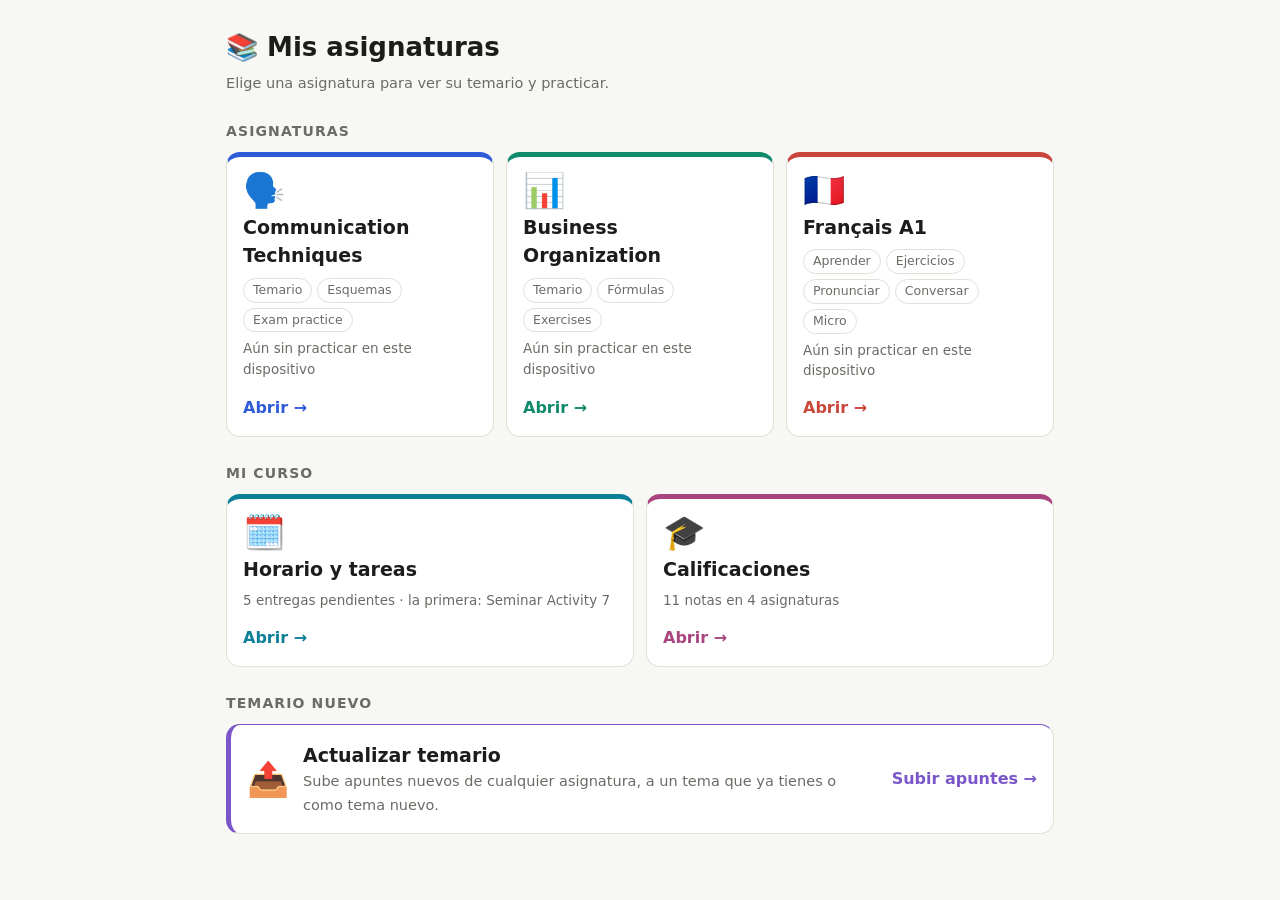
==== index.html @ 7027db7b "Nuevos apartados: Horario y tareas, y Calificaciones (datos de AulaESCI)" ====
<!DOCTYPE html>
<html lang="es"><head><meta charset="utf-8">
<meta name="viewport" content="width=device-width, initial-scale=1, viewport-fit=cover">
<title>Mis asignaturas · Estudio</title>
<link rel="stylesheet" href="hub.css">
</head><body><main>
<h1>📚 Mis asignaturas</h1>
<p class="mut">Elige una asignatura para ver su temario y practicar.</p>

<h2>Asignaturas</h2>
<div class="grid" id="subs"></div>

<h2>Mi curso</h2>
<div class="grid">
  <a class="subj" href="agenda.html" style="--c:var(--c-age)">
    <span class="em">🗓️</span><span class="nm">Horario y tareas</span>
    <span class="pg" id="agpg">Entregas pendientes por prioridad</span><span class="go">Abrir →</span></a>
  <a class="subj" href="notas.html" style="--c:var(--c-not)">
    <span class="em">🎓</span><span class="nm">Calificaciones</span>
    <span class="pg" id="ntpg">Notas y media por asignatura</span><span class="go">Abrir →</span></a>
</div>

<h2>Temario nuevo</h2>
<a class="subj wide" href="actualizar.html" style="--c:var(--c-upd)">
  <span class="em">📤</span>
  <span><span class="nm">Actualizar temario</span><br><span class="mut">Sube apuntes nuevos de cualquier asignatura, a un tema que ya tienes o como tema nuevo.</span></span>
  <span class="go" id="updgo">Subir apuntes →</span>
</a>
</main>
<script src="temas.js"></script>
<script src="datos.js"></script>
<script>
try{const P=DATOS.tareas.filter(t=>t.estado==='pendiente'),nx=P[0];
  if(nx)document.getElementById('agpg').textContent=`${P.length} entrega${P.length>1?'s':''} pendiente${P.length>1?'s':''} · la primera: ${nx.t}`;
  document.getElementById('ntpg').textContent=`${DATOS.notas.reduce((n,a)=>n+a.items.length,0)} notas en ${DATOS.notas.length} asignaturas`}catch(e){}
</script>
<script>
const get=(k,d)=>{try{const v=localStorage.getItem(k);return v?JSON.parse(v):d}catch(e){return d}};
document.getElementById('subs').innerHTML=ASIG.map(a=>{
  const P=get(a.prog,{});let n=0,ok=0;Object.values(P).forEach(x=>{n+=x.n||0;ok+=x.ok||0});
  const pg=n?`${n} preguntas respondidas · ${Math.round(100*ok/n)}% de aciertos`:'Aún sin practicar en este dispositivo';
  return `<a class="subj" href="${a.pagina}" style="--c:${a.color}">
    <span class="em">${a.emoji}</span><span class="nm">${a.nombre}</span>
    <span class="tags">${a.secciones.map(s=>`<span class="tag">${s}</span>`).join('')}</span>
    <span class="pg">${pg}</span><span class="go">Abrir →</span></a>`}).join('');
const pend=get('hub-pend',[]).filter(x=>!x.sent).length;
if(pend)document.getElementById('updgo').textContent=`${pend} pendiente${pend>1?'s':''} de enviar →`;
</script>
</body></html>
---- hub.css ----
:root{--bg:#f7f7f4;--fg:#1c1c1a;--mut:#6b6b66;--card:#fff;--bd:#e2e0d8;--ac:#2f5bd8;--acs:rgba(47,91,216,.09);--ok:#1d8a4b;--oks:rgba(29,138,75,.1);--ko:#c0392b;--kos:rgba(192,57,43,.1);--tr:#9a6a00;--trs:rgba(242,194,0,.14);
--c-com:#2f5bd8;--c-bus:#0f8a6a;--c-fra:#c8473a;--c-upd:#7a56c9;--c-mat:#b06a00;--c-age:#0b7f96;--c-not:#a8457f;box-sizing:border-box;color-scheme:light;padding-top:env(safe-area-inset-top,0px);padding-bottom:env(safe-area-inset-bottom,0px)}
@media (prefers-color-scheme:dark){:root{--bg:#16171a;--fg:#ececea;--mut:#9a9a94;--card:#1f2024;--bd:#33343a;--ac:#7c9cff;--acs:rgba(124,156,255,.12);--ok:#4cc27f;--oks:rgba(76,194,127,.12);--ko:#ff7b6b;--kos:rgba(255,123,107,.12);--tr:#f2c94c;--trs:rgba(242,201,76,.1);
--c-com:#7c9cff;--c-bus:#4cc9a4;--c-fra:#ff8b7c;--c-upd:#b39bf0;--c-mat:#f0b254;--c-age:#5cc8dc;--c-not:#ec8cc4;color-scheme:dark}}
*,*::before,*::after{box-sizing:inherit}
body{margin:0;background:var(--bg);color:var(--fg);font:16px/1.5 system-ui,-apple-system,"Segoe UI",sans-serif}
main{max-width:860px;margin:0 auto;padding:20px 16px 40px}
h1{font-size:26px;margin:8px 0 2px;text-wrap:balance}
h2{font-size:14px;margin:26px 0 10px;color:var(--mut);text-transform:uppercase;letter-spacing:.08em;font-weight:700}
h3{font-size:17px;margin:0 0 6px}
p{margin:6px 0}
.mut{color:var(--mut);font-size:14.5px}.ok{color:var(--ok)}.ko{color:var(--ko)}
.home{display:inline-block;margin:2px 0 6px;color:var(--ac);text-decoration:none;font-size:14.5px;font-weight:600}
.home:hover{text-decoration:underline}

/* inicio */
.grid{display:grid;grid-template-columns:repeat(auto-fit,minmax(230px,1fr));gap:12px}
.subj{display:flex;flex-direction:column;gap:6px;background:var(--card);border:1px solid var(--bd);border-top:5px solid var(--c);border-radius:14px;padding:16px;color:inherit;text-decoration:none;transition:transform .12s,box-shadow .12s}
.subj:hover,.subj:focus-visible{transform:translateY(-2px);box-shadow:0 6px 18px rgba(0,0,0,.10);outline:none}
.subj .em{font-size:34px;line-height:1}
.subj .nm{font-size:19px;font-weight:700}
.subj .tags{display:flex;flex-wrap:wrap;gap:5px;margin-top:2px}
.tag{font-size:12.5px;padding:2px 9px;border-radius:99px;border:1px solid var(--bd);color:var(--mut);white-space:nowrap}
.subj .go{margin-top:auto;padding-top:10px;font-weight:700;color:var(--c)}
.subj .pg{font-size:13.5px;color:var(--mut)}
.wide{flex-direction:row;align-items:center;gap:14px;border-top-width:1px;border-left:5px solid var(--c)}
.wide .go{margin:0 0 0 auto;padding:0;white-space:nowrap}
@media (max-width:520px){.wide{flex-direction:column;align-items:flex-start}.wide .go{margin:6px 0 0}}

/* actualizar */
.card{background:var(--card);border:1px solid var(--bd);border-radius:12px;padding:14px 16px;margin:12px 0}
button{font:inherit;border:1px solid var(--bd);background:var(--card);color:var(--fg);padding:8px 14px;border-radius:10px;cursor:pointer}
button.pri{background:var(--ac);border-color:var(--ac);color:#fff;font-weight:600}
button.on{background:var(--c,var(--ac));border-color:var(--c,var(--ac));color:#fff;font-weight:600}
@media (prefers-color-scheme:dark){button.pri,button.on{color:#111}}
button:disabled{opacity:.55;cursor:default}
.row{display:flex;gap:8px;flex-wrap:wrap;margin:8px 0;align-items:center}
label.f{display:block;font-weight:600;margin:14px 0 4px}
select,input[type=text],textarea{font:inherit;width:100%;padding:10px;border-radius:10px;border:1px solid var(--bd);background:var(--card);color:var(--fg)}
textarea{min-height:110px;resize:vertical}
input[type=file]{font:inherit;max-width:100%}
.steps{margin:6px 0 0;padding-left:20px}.steps li{margin:3px 0}
.item{border-top:1px solid var(--bd);padding:10px 0}.item:first-child{border-top:0}
.item.sent{opacity:.6}
.warn{background:var(--trs);border-left:4px solid var(--tr);border-radius:6px;padding:6px 10px;font-size:14.5px;margin:6px 0}
/* agenda y notas */
.chip{display:inline-block;font-size:12.5px;padding:1px 9px;border-radius:99px;border:1px solid var(--c);color:var(--c);font-weight:600;white-space:nowrap}
.task{display:flex;gap:12px;background:var(--card);border:1px solid var(--bd);border-left:5px solid var(--c);border-radius:12px;padding:12px 14px;margin:10px 0}
.task .num{flex:none;width:30px;height:30px;border-radius:50%;background:var(--c);color:var(--card);font-weight:800;display:grid;place-items:center}
.task .tb{min-width:0;display:grid;gap:4px}.task .tt{font-size:17px;font-weight:700}
.due.late{color:var(--ko)}.due.soon{color:var(--tr)}
.done{opacity:.75}
.mid{color:var(--tr)}
.big{font-size:38px;font-weight:800;line-height:1.1;font-variant-numeric:tabular-nums}
table.nt,table.hor{border-collapse:collapse;width:100%}
.nt td{border-top:1px solid var(--bd);padding:7px 4px;vertical-align:top}.nt tr:first-child td{border-top:0}
.nt .num{text-align:right;font-weight:700;font-variant-numeric:tabular-nums;white-space:nowrap}
.nt .tot td{border-top:2px solid var(--fg);font-weight:700}
.hor th,.hor td{border:1px solid var(--bd);padding:6px 8px;font-size:14px;text-align:left;vertical-align:top}
.hor td[style]{border-left:4px solid var(--c)}
.good{background:var(--oks);border-left:4px solid var(--ok);border-radius:6px;padding:8px 10px;margin:8px 0}
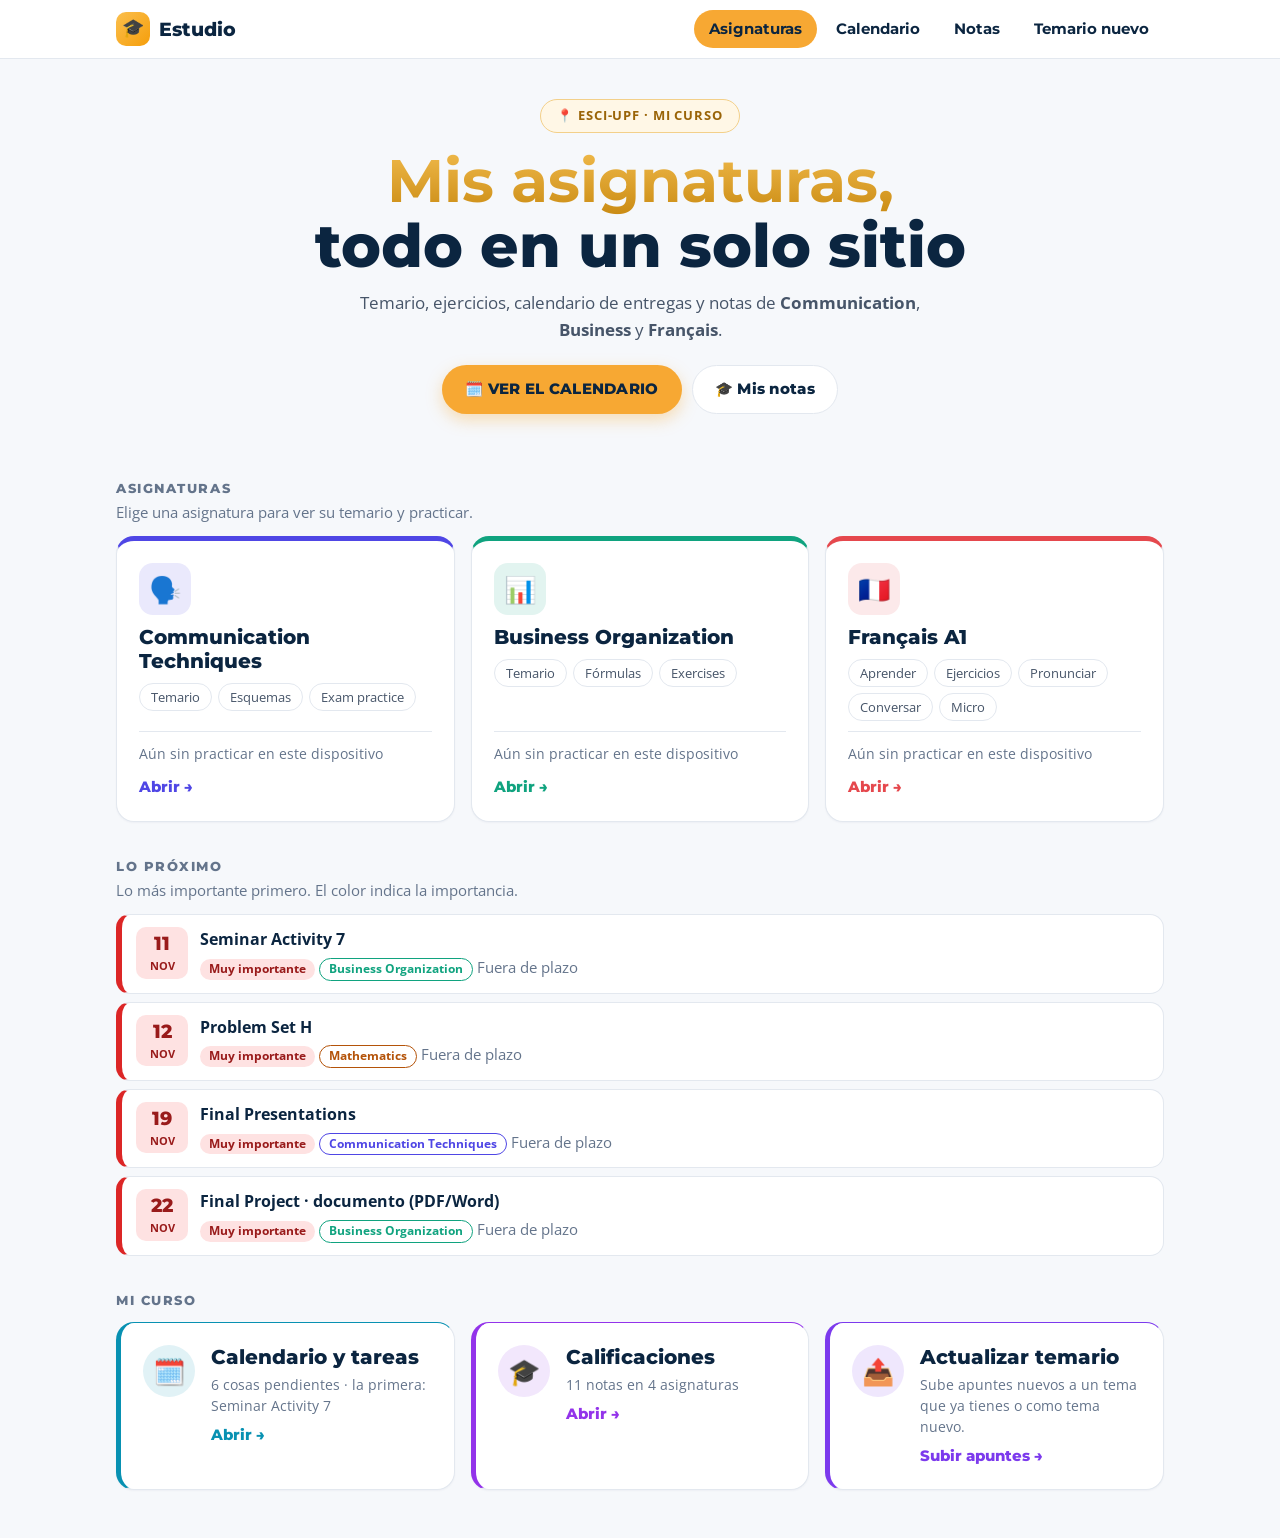
==== commit ff6f136b: "Portada en tono claro y calendario mensual editable con colores de importancia" ====
--- a/index.html
+++ b/index.html
@@ -2,48 +2,76 @@
 <html lang="es"><head><meta charset="utf-8">
 <meta name="viewport" content="width=device-width, initial-scale=1, viewport-fit=cover">
 <title>Mis asignaturas · Estudio</title>
-<link rel="stylesheet" href="hub.css">
-</head><body><main>
-<h1>📚 Mis asignaturas</h1>
+<link rel="preconnect" href="https://fonts.googleapis.com"><link rel="preconnect" href="https://fonts.gstatic.com" crossorigin>
+<link href="https://fonts.googleapis.com/css2?family=Montserrat:wght@700;800&family=Open+Sans:wght@400;600;700&display=swap" rel="stylesheet">
+<link rel="stylesheet" href="campus.css">
+</head><body>
+<header class="top"><div class="in">
+  <a class="brand" href="index.html"><i>🎓</i><span>Estudio</span></a>
+  <nav class="nav">
+    <a class="on" href="index.html">Asignaturas</a>
+    <a href="agenda.html">Calendario</a>
+    <a href="notas.html">Notas</a>
+    <a href="actualizar.html">Temario nuevo</a>
+  </nav>
+</div></header>
+
+<main>
+<section class="hero">
+  <span class="badge">📍 ESCI-UPF · Mi curso</span>
+  <h1><b>Mis asignaturas,</b><br>todo en un solo sitio</h1>
+  <p>Temario, ejercicios, calendario de entregas y notas de <strong>Communication</strong>, <strong>Business</strong> y <strong>Français</strong>.</p>
+  <div class="cta">
+    <a class="btn pri" href="agenda.html">🗓️ VER EL CALENDARIO</a>
+    <a class="btn sec" href="notas.html">🎓 Mis notas</a>
+  </div>
+</section>
+
+<h2 class="sec">Asignaturas</h2>
 <p class="mut">Elige una asignatura para ver su temario y practicar.</p>
-
-<h2>Asignaturas</h2>
 <div class="grid" id="subs"></div>
 
-<h2>Mi curso</h2>
+<h2 class="sec">Lo próximo</h2>
+<p class="mut">Lo más importante primero. El color indica la importancia.</p>
+<div class="next" id="next"></div>
+
+<h2 class="sec">Mi curso</h2>
 <div class="grid">
-  <a class="subj" href="agenda.html" style="--c:var(--c-age)">
-    <span class="em">🗓️</span><span class="nm">Horario y tareas</span>
-    <span class="pg" id="agpg">Entregas pendientes por prioridad</span><span class="go">Abrir →</span></a>
-  <a class="subj" href="notas.html" style="--c:var(--c-not)">
-    <span class="em">🎓</span><span class="nm">Calificaciones</span>
-    <span class="pg" id="ntpg">Notas y media por asignatura</span><span class="go">Abrir →</span></a>
+  <a class="subj side" href="agenda.html" style="--c:var(--c-age)">
+    <span class="ico">🗓️</span><span class="bd"><span class="nm">Calendario y tareas</span>
+    <span class="pg" id="agpg">Entregas y exámenes del mes</span><span class="go">Abrir →</span></span></a>
+  <a class="subj side" href="notas.html" style="--c:var(--c-not)">
+    <span class="ico">🎓</span><span class="bd"><span class="nm">Calificaciones</span>
+    <span class="pg" id="ntpg">Notas y media por asignatura</span><span class="go">Abrir →</span></span></a>
+  <a class="subj side" href="actualizar.html" style="--c:var(--c-upd)">
+    <span class="ico">📤</span><span class="bd"><span class="nm">Actualizar temario</span>
+    <span class="pg">Sube apuntes nuevos a un tema que ya tienes o como tema nuevo.</span><span class="go" id="updgo">Subir apuntes →</span></span></a>
 </div>
+</main>
 
-<h2>Temario nuevo</h2>
-<a class="subj wide" href="actualizar.html" style="--c:var(--c-upd)">
-  <span class="em">📤</span>
-  <span><span class="nm">Actualizar temario</span><br><span class="mut">Sube apuntes nuevos de cualquier asignatura, a un tema que ya tienes o como tema nuevo.</span></span>
-  <span class="go" id="updgo">Subir apuntes →</span>
-</a>
-</main>
 <script src="temas.js"></script>
 <script src="datos.js"></script>
-<script>
-try{const P=DATOS.tareas.filter(t=>t.estado==='pendiente'),nx=P[0];
-  if(nx)document.getElementById('agpg').textContent=`${P.length} entrega${P.length>1?'s':''} pendiente${P.length>1?'s':''} · la primera: ${nx.t}`;
-  document.getElementById('ntpg').textContent=`${DATOS.notas.reduce((n,a)=>n+a.items.length,0)} notas en ${DATOS.notas.length} asignaturas`}catch(e){}
-</script>
+<script src="cal.js"></script>
 <script>
 const get=(k,d)=>{try{const v=localStorage.getItem(k);return v?JSON.parse(v):d}catch(e){return d}};
+const esc=s=>String(s).replace(/[&<>"]/g,c=>({'&':'&amp;','<':'&lt;','>':'&gt;','"':'&quot;'}[c]));
 document.getElementById('subs').innerHTML=ASIG.map(a=>{
   const P=get(a.prog,{});let n=0,ok=0;Object.values(P).forEach(x=>{n+=x.n||0;ok+=x.ok||0});
   const pg=n?`${n} preguntas respondidas · ${Math.round(100*ok/n)}% de aciertos`:'Aún sin practicar en este dispositivo';
   return `<a class="subj" href="${a.pagina}" style="--c:${a.color}">
-    <span class="em">${a.emoji}</span><span class="nm">${a.nombre}</span>
+    <span class="ico">${a.emoji}</span><span class="nm">${a.nombre}</span>
     <span class="tags">${a.secciones.map(s=>`<span class="tag">${s}</span>`).join('')}</span>
     <span class="pg">${pg}</span><span class="go">Abrir →</span></a>`}).join('');
 const pend=get('hub-pend',[]).filter(x=>!x.sent).length;
 if(pend)document.getElementById('updgo').textContent=`${pend} pendiente${pend>1?'s':''} de enviar →`;
+try{
+  const P=CAL.pendientes(),A=DATOS.asig;
+  document.getElementById('next').innerHTML=P.length?P.slice(0,4).map(e=>{const d=CAL.pd(e.desde),a=A[e.asig];
+    return `<a class="ev n${e.n}" href="agenda.html"><span class="d"><b>${d.getDate()}</b><span>${d.toLocaleDateString('es-ES',{month:'short'}).replace('.','')}</span></span>
+    <span class="b"><span class="tt">${esc(e.t)}</span><span><span class="lv">${CAL.NIV[e.n]}</span> ${a?`<span class="chip" style="--c:${a.color}">${esc(a.nombre)}</span>`:''} <span class="mut">${CAL.cuando(e)}</span></span></span></a>`}).join('')
+    :'<p class="mut">No tienes nada pendiente. 🎉</p>';
+  if(P.length)document.getElementById('agpg').textContent=`${P.length} cosa${P.length>1?'s':''} pendiente${P.length>1?'s':''} · la primera: ${P[0].t}`;
+  document.getElementById('ntpg').textContent=`${DATOS.notas.reduce((n,a)=>n+a.items.length,0)} notas en ${DATOS.notas.length} asignaturas`;
+}catch(e){}
 </script>
 </body></html>
--- a/campus.css
+++ b/campus.css
@@ -0,0 +1,109 @@
+/* Estilo claro de la portada y el calendario. Notas y «Actualizar temario» siguen con hub.css. */
+:root{--bg:#f6f8fb;--card:#fff;--ink:#0b2540;--fg:#1f2d3d;--mut:#64748b;--bd:#e3e8ef;--gold:#f7a833;--gold2:#c98a12;--navy:#0b2540;
+--c-com:#4f46e5;--c-bus:#10a37f;--c-fra:#e5484d;--c-upd:#7c3aed;--c-mat:#b45309;--c-age:#0891b2;--c-not:#9333ea;
+--r3:#dc2626;--r3b:#fee2e2;--r3t:#991b1b;--r2:#ea580c;--r2b:#ffedd5;--r2t:#9a3412;--r1:#eab308;--r1b:#fef9c3;--r1t:#854d0e;--r0:#94a3b8;--r0b:#f1f5f9;--r0t:#64748b;
+color-scheme:light;box-sizing:border-box}
+*,*::before,*::after{box-sizing:inherit}
+body{margin:0;background:var(--bg);color:var(--fg);font:16px/1.55 "Open Sans",system-ui,-apple-system,"Segoe UI",sans-serif;padding-bottom:env(safe-area-inset-bottom,0px)}
+h1,h2,h3,.brand,.nm,.btn,.nav a{font-family:Montserrat,system-ui,sans-serif}
+a{color:inherit}
+.mut{color:var(--mut);font-size:14.5px}
+
+/* barra superior */
+.top{position:sticky;top:0;z-index:20;background:rgba(255,255,255,.92);backdrop-filter:blur(8px);border-bottom:1px solid var(--bd);padding-top:env(safe-area-inset-top,0px)}
+.top .in{max-width:1080px;margin:0 auto;padding:10px 16px;display:flex;align-items:center;gap:12px}
+.brand{display:flex;align-items:center;gap:9px;font-weight:800;font-size:19px;color:var(--ink);text-decoration:none;flex:none}
+.brand i{font-style:normal;display:grid;place-items:center;width:34px;height:34px;border-radius:10px;background:linear-gradient(135deg,#fbbf4d,#f59e0b);font-size:18px}
+.nav{margin-left:auto;display:flex;gap:4px;overflow-x:auto;scrollbar-width:none}
+.nav::-webkit-scrollbar{display:none}
+.nav a{flex:none;padding:8px 15px;border-radius:99px;font-weight:700;font-size:14.5px;color:var(--ink);text-decoration:none;white-space:nowrap}
+.nav a:hover{background:#eef2f7}
+.nav a.on{background:var(--gold);color:var(--navy)}
+@media (max-width:560px){.brand span{display:none}.nav a{padding:8px 12px;font-size:14px}}
+
+main{max-width:1080px;margin:0 auto;padding:0 16px 48px}
+
+/* cabecera grande */
+.hero{text-align:center;padding:40px 0 30px}
+.badge{display:inline-block;padding:6px 16px;border-radius:99px;border:1px solid #f3d08a;background:#fff7e6;color:#9a6408;font-weight:700;font-size:12.5px;letter-spacing:.07em;text-transform:uppercase}
+.hero h1{font-size:clamp(32px,6.2vw,60px);line-height:1.08;font-weight:800;margin:16px 0 12px;color:var(--ink);text-wrap:balance}
+.hero h1 b{background:linear-gradient(180deg,#f3bd4f,#c98a12);-webkit-background-clip:text;background-clip:text;color:transparent}
+.hero p{max-width:620px;margin:0 auto;font-size:17px;color:#475569}
+.cta{display:flex;gap:10px;justify-content:center;flex-wrap:wrap;margin-top:22px}
+.btn{display:inline-flex;align-items:center;gap:8px;padding:12px 22px;border-radius:99px;font-weight:800;font-size:14.5px;text-decoration:none;border:1.5px solid transparent;cursor:pointer;letter-spacing:.02em}
+.btn.pri{background:var(--gold);color:var(--navy);box-shadow:0 6px 16px rgba(247,168,51,.35)}
+.btn.sec{background:#fff;color:var(--ink);border-color:var(--bd)}
+.btn:hover{transform:translateY(-1px)}
+
+h2.sec{font-size:13px;letter-spacing:.12em;text-transform:uppercase;color:var(--mut);font-weight:800;margin:34px 0 4px}
+h2.sec+p{margin:0 0 12px}
+
+/* tarjetas */
+.grid{display:grid;grid-template-columns:repeat(auto-fit,minmax(250px,1fr));gap:16px;margin-top:12px}
+.subj{display:flex;flex-direction:column;gap:10px;background:var(--card);border:1px solid var(--bd);border-top:5px solid var(--c);border-radius:18px;padding:22px;color:inherit;text-decoration:none;box-shadow:0 1px 2px rgba(11,37,64,.04);transition:transform .14s,box-shadow .14s}
+.subj:hover,.subj:focus-visible{transform:translateY(-3px);box-shadow:0 14px 30px rgba(11,37,64,.10);outline:none}
+.ico{width:52px;height:52px;border-radius:14px;display:grid;place-items:center;font-size:26px;background:color-mix(in srgb,var(--c) 12%,#fff)}
+.subj .nm{font-size:20px;font-weight:800;color:var(--ink);line-height:1.2;text-wrap:balance}
+.tags{display:flex;flex-wrap:wrap;gap:6px}
+.tag{font-size:13px;padding:3px 11px;border-radius:99px;border:1px solid var(--bd);color:#475569;white-space:nowrap;background:#fff}
+.subj .pg{font-size:13.5px;color:var(--mut);border-top:1px solid var(--bd);padding-top:12px;margin-top:auto}
+.subj .go{font-weight:800;color:var(--c);font-family:Montserrat,sans-serif;font-size:15px}
+.subj.side{border-top-width:1px;border-left:5px solid var(--c);flex-direction:row;align-items:flex-start;gap:16px}
+.subj.side .ico{flex:none;border-radius:50%}
+.subj.side .bd{display:grid;gap:6px;min-width:0}
+.subj.side .pg{border:0;padding:0;margin:0}
+
+/* lo próximo (portada) y lista por prioridad */
+.next{display:grid;gap:8px;margin-top:12px}
+.ev{display:flex;gap:12px;align-items:flex-start;background:var(--card);border:1px solid var(--bd);border-left:6px solid var(--k);border-radius:14px;padding:12px 14px;text-align:left;width:100%;font:inherit;color:inherit;cursor:pointer;text-decoration:none}
+.ev .d{flex:none;width:52px;text-align:center;border-radius:10px;background:var(--kb);color:var(--kt);padding:5px 0;line-height:1.15}
+.ev .d b{display:block;font:800 19px Montserrat,sans-serif}.ev .d span{font-size:11px;text-transform:uppercase;font-weight:700}
+.ev .b{min-width:0;display:grid;gap:3px}
+.ev .tt{font-weight:700;color:var(--ink)}
+.ev.hecha{opacity:.6}.ev.hecha .tt{text-decoration:line-through}
+.lv{display:inline-block;font-size:12px;font-weight:700;padding:1px 9px;border-radius:99px;background:var(--kb);color:var(--kt);white-space:nowrap}
+.chip{display:inline-block;font-size:12px;padding:1px 9px;border-radius:99px;border:1px solid var(--c);color:var(--c);font-weight:700;white-space:nowrap}
+.n3{--k:var(--r3);--kb:var(--r3b);--kt:var(--r3t)}.n2{--k:var(--r2);--kb:var(--r2b);--kt:var(--r2t)}.n1{--k:var(--r1);--kb:var(--r1b);--kt:var(--r1t)}.n0{--k:var(--r0);--kb:var(--r0b);--kt:var(--r0t)}
+
+/* calendario */
+.calhead{display:flex;align-items:center;gap:8px;margin:22px 0 12px;flex-wrap:wrap}
+.calhead h1{font-size:clamp(22px,4vw,30px);font-weight:800;color:var(--ink);margin:0;text-transform:capitalize;min-width:0}
+.calhead .sp{margin-left:auto;display:flex;gap:6px;align-items:center}
+.ib{width:38px;height:38px;border-radius:50%;border:1px solid var(--bd);background:#fff;font-size:18px;cursor:pointer;color:var(--ink)}
+.ib:hover{background:#eef2f7}
+.cal{background:var(--card);border:1px solid var(--bd);border-radius:18px;overflow:hidden;box-shadow:0 1px 2px rgba(11,37,64,.04)}
+.dow,.days{display:grid;grid-template-columns:repeat(7,minmax(0,1fr))}
+.dow div{padding:9px 4px;text-align:center;font:800 12px Montserrat,sans-serif;letter-spacing:.08em;text-transform:uppercase;color:var(--mut);border-bottom:1px solid var(--bd)}
+.day{min-height:104px;border-right:1px solid var(--bd);border-bottom:1px solid var(--bd);padding:5px;display:flex;flex-direction:column;gap:3px;background:#fff;cursor:pointer;font:inherit;text-align:left;color:inherit;border-top:0;border-left:0;min-width:0}
+.day:nth-child(7n){border-right:0}
+.day.out{background:#fafbfd}.day.out .dn{color:#b6c0cc}
+.day.sel{box-shadow:inset 0 0 0 2px var(--ink)}
+.day:hover{background:#f8fafc}
+.dn{font:700 13.5px Montserrat,sans-serif;width:27px;height:27px;display:grid;place-items:center;border-radius:50%;color:var(--ink);flex:none}
+.day.hoy .dn{background:var(--gold);color:var(--navy)}
+.pill{display:block;font-size:12px;line-height:1.25;font-weight:700;padding:2px 6px;border-radius:6px;background:var(--kb);color:var(--kt);border-left:3px solid var(--k);white-space:nowrap;overflow:hidden;text-overflow:ellipsis}
+.pill.hecha{text-decoration:line-through;opacity:.6}
+.more{font-size:11.5px;color:var(--mut);font-weight:700;padding-left:4px}
+@media (max-width:640px){.day{min-height:66px;padding:3px;align-items:center}.pill{width:100%;font-size:0;padding:0;height:7px;border-left:0;background:var(--k);border-radius:99px}.more{display:none}.dow div{font-size:10.5px;letter-spacing:0}}
+.legend{display:flex;gap:14px;flex-wrap:wrap;margin:12px 2px 0;font-size:13.5px;color:#475569}
+.legend span::before{content:"";display:inline-block;width:11px;height:11px;border-radius:3px;background:var(--k);margin-right:6px;vertical-align:-1px}
+.panel{background:var(--card);border:1px solid var(--bd);border-radius:18px;padding:16px;margin-top:16px}
+.panel h3{margin:0;font-size:18px;color:var(--ink);font-weight:800;text-transform:capitalize}
+.panel .hd{display:flex;align-items:center;gap:10px;flex-wrap:wrap;margin-bottom:10px}
+.panel .hd .btn{margin-left:auto;padding:9px 16px;font-size:13.5px}
+.note{background:#fff7e6;border:1px solid #f3d08a;border-radius:12px;padding:10px 14px;font-size:14.5px;color:#7a5206;margin-top:12px}
+
+/* editor */
+dialog{border:0;border-radius:18px;padding:0;width:min(460px,calc(100vw - 24px));box-shadow:0 30px 80px rgba(11,37,64,.35);color:var(--fg)}
+dialog::backdrop{background:rgba(11,37,64,.45)}
+dialog form{padding:20px;display:grid;gap:10px}
+dialog h3{margin:0 0 2px;font-size:19px;color:var(--ink);font-weight:800}
+dialog label{display:grid;gap:4px;font-weight:700;font-size:13.5px;color:var(--ink)}
+dialog input,dialog select,dialog textarea{font:inherit;padding:9px 10px;border-radius:10px;border:1px solid var(--bd);background:#fff;color:var(--fg);width:100%;font-weight:400}
+dialog textarea{min-height:64px;resize:vertical}
+dialog .two{display:grid;grid-template-columns:1fr 1fr;gap:10px}
+dialog .chk{display:flex;align-items:center;gap:8px;font-weight:600}dialog .chk input{width:auto}
+dialog .acts{display:flex;gap:8px;flex-wrap:wrap;margin-top:6px}
+dialog .acts .btn{padding:10px 18px;font-size:14px}
+dialog .del{background:#fff;color:var(--r3);border-color:#f5c2c2;margin-right:auto}
+dialog .prev{font-size:13.5px}
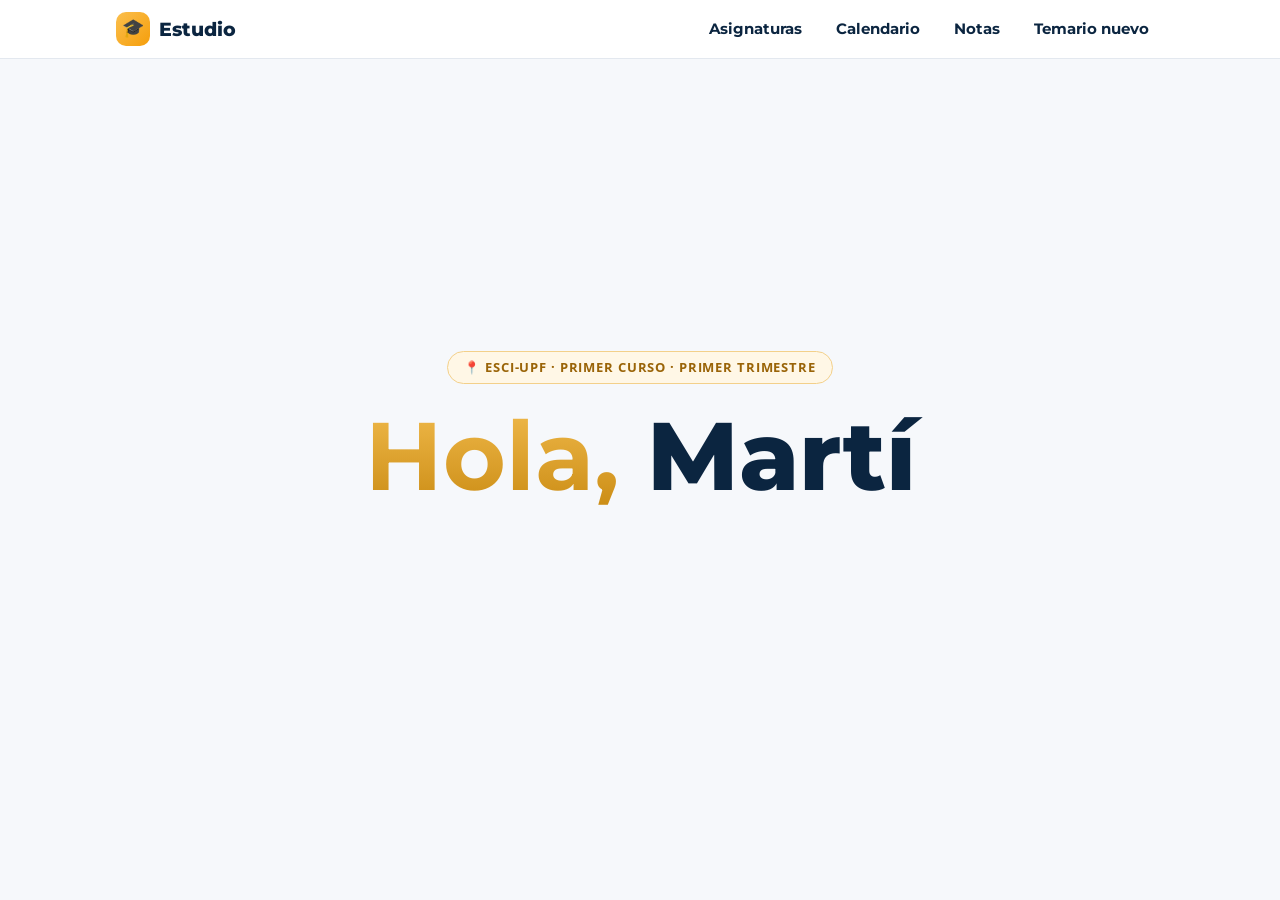
==== commit 96fcf2b5: "Portada Hola Marti, pagina de asignaturas con tareas pendientes y barra en Notas" ====
--- a/index.html
+++ b/index.html
@@ -1,7 +1,7 @@
 <!DOCTYPE html>
 <html lang="es"><head><meta charset="utf-8">
 <meta name="viewport" content="width=device-width, initial-scale=1, viewport-fit=cover">
-<title>Mis asignaturas · Estudio</title>
+<title>Estudio</title>
 <link rel="preconnect" href="https://fonts.googleapis.com"><link rel="preconnect" href="https://fonts.gstatic.com" crossorigin>
 <link href="https://fonts.googleapis.com/css2?family=Montserrat:wght@700;800&family=Open+Sans:wght@400;600;700&display=swap" rel="stylesheet">
 <link rel="stylesheet" href="campus.css">
@@ -9,7 +9,7 @@
 <header class="top"><div class="in">
   <a class="brand" href="index.html"><i>🎓</i><span>Estudio</span></a>
   <nav class="nav">
-    <a class="on" href="index.html">Asignaturas</a>
+    <a href="asignaturas.html">Asignaturas</a>
     <a href="agenda.html">Calendario</a>
     <a href="notas.html">Notas</a>
     <a href="actualizar.html">Temario nuevo</a>
@@ -17,61 +17,16 @@
 </div></header>
 
 <main>
-<section class="hero">
-  <span class="badge">📍 ESCI-UPF · Mi curso</span>
-  <h1><b>Mis asignaturas,</b><br>todo en un solo sitio</h1>
-  <p>Temario, ejercicios, calendario de entregas y notas de <strong>Communication</strong>, <strong>Business</strong> y <strong>Français</strong>.</p>
-  <div class="cta">
-    <a class="btn pri" href="agenda.html">🗓️ VER EL CALENDARIO</a>
-    <a class="btn sec" href="notas.html">🎓 Mis notas</a>
-  </div>
+<section class="hero cover">
+  <span class="badge" id="curso">📍 ESCI-UPF</span>
+  <h1><b>Hola,</b> Martí</h1>
 </section>
-
-<h2 class="sec">Asignaturas</h2>
-<p class="mut">Elige una asignatura para ver su temario y practicar.</p>
-<div class="grid" id="subs"></div>
-
-<h2 class="sec">Lo próximo</h2>
-<p class="mut">Lo más importante primero. El color indica la importancia.</p>
-<div class="next" id="next"></div>
-
-<h2 class="sec">Mi curso</h2>
-<div class="grid">
-  <a class="subj side" href="agenda.html" style="--c:var(--c-age)">
-    <span class="ico">🗓️</span><span class="bd"><span class="nm">Calendario y tareas</span>
-    <span class="pg" id="agpg">Entregas y exámenes del mes</span><span class="go">Abrir →</span></span></a>
-  <a class="subj side" href="notas.html" style="--c:var(--c-not)">
-    <span class="ico">🎓</span><span class="bd"><span class="nm">Calificaciones</span>
-    <span class="pg" id="ntpg">Notas y media por asignatura</span><span class="go">Abrir →</span></span></a>
-  <a class="subj side" href="actualizar.html" style="--c:var(--c-upd)">
-    <span class="ico">📤</span><span class="bd"><span class="nm">Actualizar temario</span>
-    <span class="pg">Sube apuntes nuevos a un tema que ya tienes o como tema nuevo.</span><span class="go" id="updgo">Subir apuntes →</span></span></a>
-</div>
 </main>
 
-<script src="temas.js"></script>
-<script src="datos.js"></script>
-<script src="cal.js"></script>
 <script>
-const get=(k,d)=>{try{const v=localStorage.getItem(k);return v?JSON.parse(v):d}catch(e){return d}};
-const esc=s=>String(s).replace(/[&<>"]/g,c=>({'&':'&amp;','<':'&lt;','>':'&gt;','"':'&quot;'}[c]));
-document.getElementById('subs').innerHTML=ASIG.map(a=>{
-  const P=get(a.prog,{});let n=0,ok=0;Object.values(P).forEach(x=>{n+=x.n||0;ok+=x.ok||0});
-  const pg=n?`${n} preguntas respondidas · ${Math.round(100*ok/n)}% de aciertos`:'Aún sin practicar en este dispositivo';
-  return `<a class="subj" href="${a.pagina}" style="--c:${a.color}">
-    <span class="ico">${a.emoji}</span><span class="nm">${a.nombre}</span>
-    <span class="tags">${a.secciones.map(s=>`<span class="tag">${s}</span>`).join('')}</span>
-    <span class="pg">${pg}</span><span class="go">Abrir →</span></a>`}).join('');
-const pend=get('hub-pend',[]).filter(x=>!x.sent).length;
-if(pend)document.getElementById('updgo').textContent=`${pend} pendiente${pend>1?'s':''} de enviar →`;
-try{
-  const P=CAL.pendientes(),A=DATOS.asig;
-  document.getElementById('next').innerHTML=P.length?P.slice(0,4).map(e=>{const d=CAL.pd(e.desde),a=A[e.asig];
-    return `<a class="ev n${e.n}" href="agenda.html"><span class="d"><b>${d.getDate()}</b><span>${d.toLocaleDateString('es-ES',{month:'short'}).replace('.','')}</span></span>
-    <span class="b"><span class="tt">${esc(e.t)}</span><span><span class="lv">${CAL.NIV[e.n]}</span> ${a?`<span class="chip" style="--c:${a.color}">${esc(a.nombre)}</span>`:''} <span class="mut">${CAL.cuando(e)}</span></span></span></a>`}).join('')
-    :'<p class="mut">No tienes nada pendiente. 🎉</p>';
-  if(P.length)document.getElementById('agpg').textContent=`${P.length} cosa${P.length>1?'s':''} pendiente${P.length>1?'s':''} · la primera: ${P[0].t}`;
-  document.getElementById('ntpg').textContent=`${DATOS.notas.reduce((n,a)=>n+a.items.length,0)} notas en ${DATOS.notas.length} asignaturas`;
-}catch(e){}
+/* Curso y trimestre según la fecha. Primer curso = 2026-27. Trimestres: 1.º sep–dic · 2.º ene–mar · 3.º abr–ago. */
+(function(){const d=new Date(),m=d.getMonth()+1,ini=m>=9?d.getFullYear():d.getFullYear()-1;
+  const ORD=['Primer','Segundo','Tercer','Cuarto'],c=Math.min(Math.max(ini-2026,0),3),t=m>=9?0:m<=3?1:2;
+  document.getElementById('curso').textContent=`📍 ESCI-UPF · ${ORD[c]} curso · ${ORD[t]} trimestre`})();
 </script>
 </body></html>
--- a/campus.css
+++ b/campus.css
@@ -107,3 +107,19 @@
 dialog .acts .btn{padding:10px 18px;font-size:14px}
 dialog .del{background:#fff;color:var(--r3);border-color:#f5c2c2;margin-right:auto}
 dialog .prev{font-size:13.5px}
+
+/* portada */
+.cover{min-height:calc(100vh - 160px);display:flex;flex-direction:column;align-items:center;justify-content:center;padding:24px 0}
+.cover h1{font-size:clamp(44px,10vw,96px);margin:20px 0 0}
+
+/* asignaturas: contenido + tareas pendientes al lado */
+.cols{display:grid;grid-template-columns:minmax(0,1fr) 300px;gap:28px;align-items:start}
+.pend{position:sticky;top:76px;background:var(--card);border:1px solid var(--bd);border-radius:18px;padding:4px 18px 18px;margin-top:30px;box-shadow:0 1px 2px rgba(11,37,64,.04)}
+.pend h2.sec{margin-top:16px}
+.todo{list-style:none;margin:10px 0 14px;padding:0;display:grid;gap:8px;counter-reset:n}
+.todo li{counter-increment:n;display:grid;gap:1px;border-left:5px solid var(--k);background:var(--kb);border-radius:10px;padding:8px 12px}
+.todo .tt{font-weight:700;color:var(--ink);font-size:15px;line-height:1.3}
+.todo .tt::before{content:counter(n) ". "}
+.todo .mut{font-size:13px}
+.pend .go{font:800 14.5px Montserrat,sans-serif;color:var(--c-age);text-decoration:none}
+@media (max-width:860px){.cols{grid-template-columns:1fr;gap:0}.pend{position:static}}
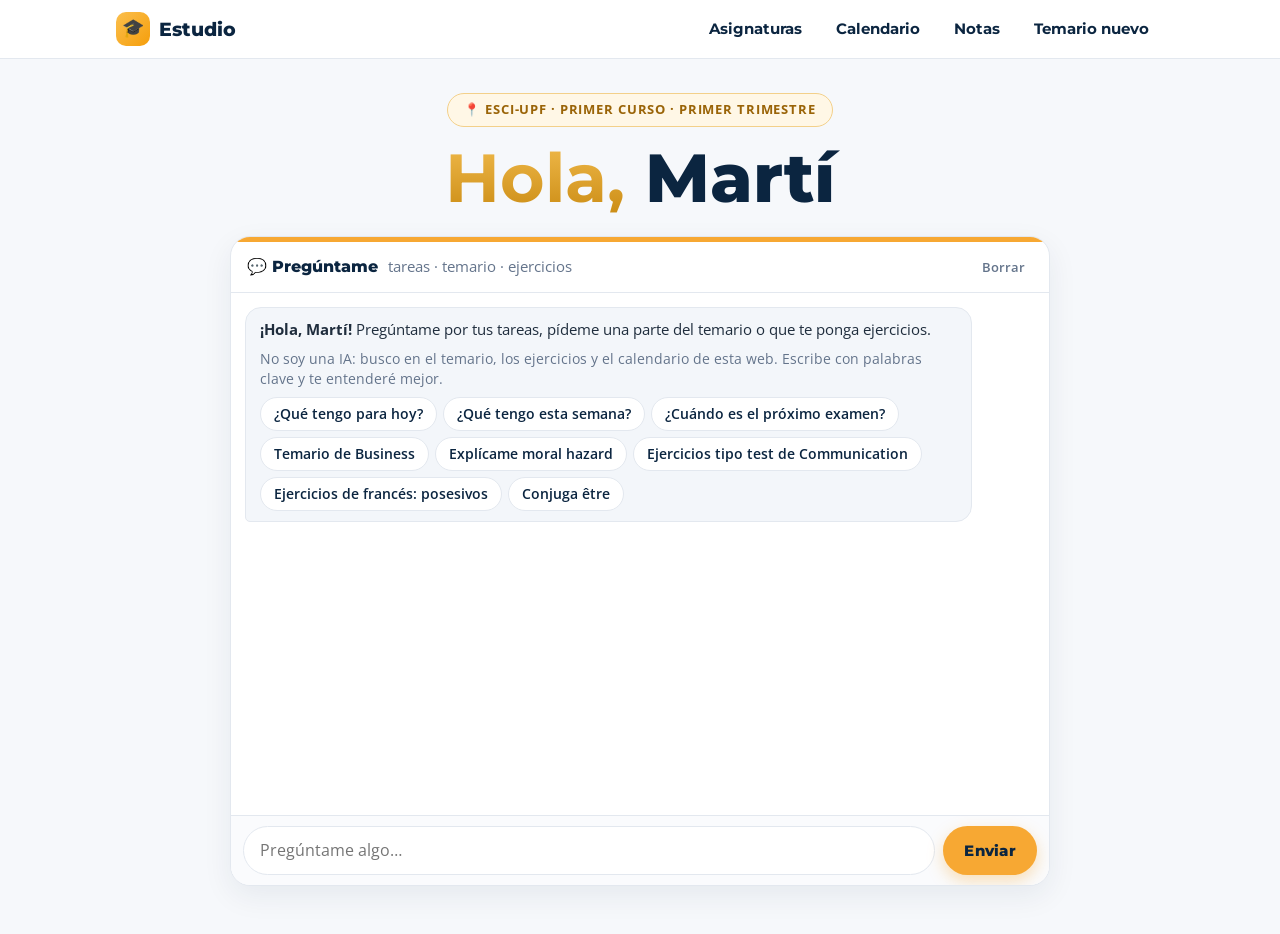
==== commit 9a28606d: "Chat en la portada: tareas, temario y ejercicios corregidos (sin IA)" ====
--- a/index.html
+++ b/index.html
@@ -17,11 +17,19 @@
 </div></header>
 
 <main>
-<section class="hero cover">
+<section class="hero cover conchat">
   <span class="badge" id="curso">📍 ESCI-UPF</span>
   <h1><b>Hola,</b> Martí</h1>
 </section>
+<section class="chat" id="chat" aria-label="Chat de estudio">
+  <div class="chd"><b>💬 Pregúntame</b><span class="mut">tareas · temario · ejercicios</span><button class="clr" type="button" title="Borrar la conversación">Borrar</button></div>
+  <div class="log" aria-live="polite"></div>
+  <form autocomplete="off"><input type="text" placeholder="Pregúntame algo…" aria-label="Tu mensaje" enterkeyhint="send"><button class="btn pri" type="submit">Enviar</button></form>
+</section>
 </main>
+<script src="datos.js"></script>
+<script src="cal.js"></script>
+<script src="chat.js"></script>
 
 <script>
 /* Curso y trimestre según la fecha. Primer curso = 2026-27. Trimestres: 1.º sep–dic · 2.º ene–mar · 3.º abr–ago. */
--- a/campus.css
+++ b/campus.css
@@ -123,3 +123,68 @@
 .todo .mut{font-size:13px}
 .pend .go{font:800 14.5px Montserrat,sans-serif;color:var(--c-age);text-decoration:none}
 @media (max-width:860px){.cols{grid-template-columns:1fr;gap:0}.pend{position:static}}
+
+/* asignaturas: recuadro de tareas estrecho y pegado al lateral derecho */
+main.cols{max-width:1360px;grid-template-columns:minmax(0,1fr) 220px;gap:32px}
+main.cols .colmain{max-width:860px}
+.pend{padding:2px 12px 14px}
+.todo li{padding:7px 10px}.todo .tt{font-size:14px}.todo .mut{font-size:12px}
+.todo .tt::before{content:none}
+@media (max-width:860px){main.cols{grid-template-columns:1fr;gap:0}}
+
+/* ===== chat de la portada ===== */
+.cover.conchat{min-height:0;padding:34px 0 22px}
+.cover.conchat h1{font-size:clamp(38px,7vw,68px);margin:14px 0 0}
+.chat{max-width:820px;margin:0 auto;background:var(--card);border:1px solid var(--bd);border-radius:20px;box-shadow:0 10px 30px rgba(11,37,64,.07);display:flex;flex-direction:column;overflow:hidden}
+.chd{display:flex;align-items:baseline;gap:10px;padding:12px 16px;border-bottom:1px solid var(--bd);border-top:5px solid var(--gold)}
+.chd b{font:800 16px Montserrat,sans-serif;color:var(--ink)}
+.chd .clr{margin-left:auto;border:0;background:none;color:var(--mut);font:600 13px "Open Sans",sans-serif;cursor:pointer;padding:4px 8px;border-radius:8px}
+.chd .clr:hover{background:#eef2f7}
+.chat .log{height:min(58vh,620px);min-height:300px;overflow-y:auto;padding:14px 14px 6px;display:flex;flex-direction:column;gap:10px;position:relative;scroll-behavior:smooth}
+.chat form{display:flex;gap:8px;padding:10px 12px;border-top:1px solid var(--bd);background:#fafbfd}
+.chat form input{flex:1;min-width:0;font:inherit;padding:11px 16px;border-radius:99px;border:1px solid var(--bd);background:#fff;color:var(--fg)}
+.chat form input:focus{outline:2px solid var(--gold);outline-offset:1px}
+.chat form .btn{padding:10px 20px}
+.msg{max-width:92%;padding:10px 14px;border-radius:16px;font-size:15px;line-height:1.5;overflow-wrap:anywhere}
+.msg.yo{align-self:flex-end;background:var(--navy);color:#fff;border-bottom-right-radius:5px}
+.msg.bot{align-self:flex-start;background:#f3f6fa;border:1px solid var(--bd);border-bottom-left-radius:5px;color:var(--fg)}
+.msg p{margin:0 0 8px}.msg p:last-child{margin-bottom:0}
+.msg ul{margin:4px 0 8px;padding-left:20px}.msg li{margin:3px 0}
+.msg h4{font:800 16px Montserrat,sans-serif;color:var(--ink);margin:2px 0 6px}
+.msg .mut{font-size:13.5px}
+.msg .row{display:flex;flex-wrap:wrap;gap:6px;margin-top:8px}
+.msg .col{display:grid;gap:6px;margin:6px 0}
+.msg .chip{font:600 13.5px "Open Sans",sans-serif;padding:7px 13px;border-radius:99px;border:1px solid var(--bd);background:#fff;color:var(--ink);cursor:pointer;text-decoration:none;text-align:left}
+.msg .chip:hover{border-color:var(--gold);background:#fff7e6}
+.msg .chip.wide{border-radius:12px;padding:9px 13px}
+.msg .chip.ghost{background:none;color:var(--mut)}
+.msg button:disabled{opacity:.55;cursor:default}
+.msg .sec,.msg .fra section{background:#fff;border:1px solid var(--bd);border-radius:14px;padding:12px 14px;margin:8px 0}
+.msg .short{background:#fff7e6;border:1px solid #f3d08a;border-radius:12px;padding:9px 12px}
+.msg table{border-collapse:collapse;width:100%;font-size:14px;margin:6px 0;background:#fff}
+.msg td,.msg th{border:1px solid var(--bd);padding:5px 8px;text-align:left;vertical-align:top}
+.msg th{background:#eef2f7}
+.msg .tw{overflow-x:auto}
+.msg .fx{background:#f4f6ff;border-left:4px solid var(--c-com);border-radius:6px;padding:6px 10px;margin:8px 0;font-family:"Cambria Math","Times New Roman",serif;font-size:17px}
+.msg .ej{font-size:14.5px;margin:8px 0 0;padding:6px 10px;border-radius:6px;background:#eef6f3}
+.msg .tr{font-size:14.5px;margin:8px 0 0;padding:6px 10px;border-radius:6px;background:#fff4dc;border-left:4px solid var(--gold)}
+.msg .case{font-size:14.5px;background:#fff;border:1px dashed var(--bd);border-radius:10px;padding:9px 12px;margin:6px 0}
+.msg .q{font:700 16px/1.4 Montserrat,sans-serif;color:var(--ink);margin:4px 0 8px}
+.msg .opt{display:flex;gap:10px;align-items:flex-start;width:100%;text-align:left;margin:6px 0;padding:9px 12px;font:inherit;border:1px solid var(--bd);background:#fff;color:var(--fg);border-radius:12px;cursor:pointer}
+.msg .opt:hover:not(:disabled){border-color:var(--gold)}
+.msg .opt .l{font-weight:800;color:var(--gold2);min-width:18px}
+.msg .opt.good{border-color:#15803d;background:rgba(21,128,61,.1);opacity:1}
+.msg .opt.bad{border-color:#dc2626;background:rgba(220,38,38,.09);opacity:1}
+.msg .okk{color:#15803d}.msg .kok{color:#b91c1c}.msg .mid{color:#b45309}
+.msg .todo{margin:6px 0 8px}.msg .todo li{background:var(--kb)}
+.msg .fra .rt{color:var(--c-fra);font:800 17px Montserrat,sans-serif;margin:0 0 6px}
+.msg .fra .inst{font-weight:700;border:2px solid #f2c200;border-radius:8px;padding:6px 10px;margin:8px 0}
+.msg .fra .b{color:var(--c-fra)}
+.msg .fra .fr{border:2px solid var(--c-fra);border-radius:8px;padding:8px 12px;margin:8px 0;display:grid;grid-template-columns:1fr 1fr;gap:2px 16px}
+.dots{display:inline-flex;gap:4px}.dots i{width:7px;height:7px;border-radius:50%;background:var(--mut);animation:dot 1s infinite}
+.dots i:nth-child(2){animation-delay:.15s}.dots i:nth-child(3){animation-delay:.3s}
+@keyframes dot{0%,60%,100%{opacity:.25}30%{opacity:1}}
+@media (max-width:560px){.chat{border-radius:16px}.chat .log{height:62vh;padding:10px 10px 4px}.msg{max-width:97%}.chat form .btn{padding:10px 14px}}
+.chat .log{overflow-x:hidden}.msg{min-width:0}.msg .col{grid-template-columns:minmax(0,1fr)}.msg .chip{white-space:normal;overflow-wrap:anywhere}
+.chd b{white-space:nowrap}
+@media (max-width:560px){.chd .mut{display:none}}
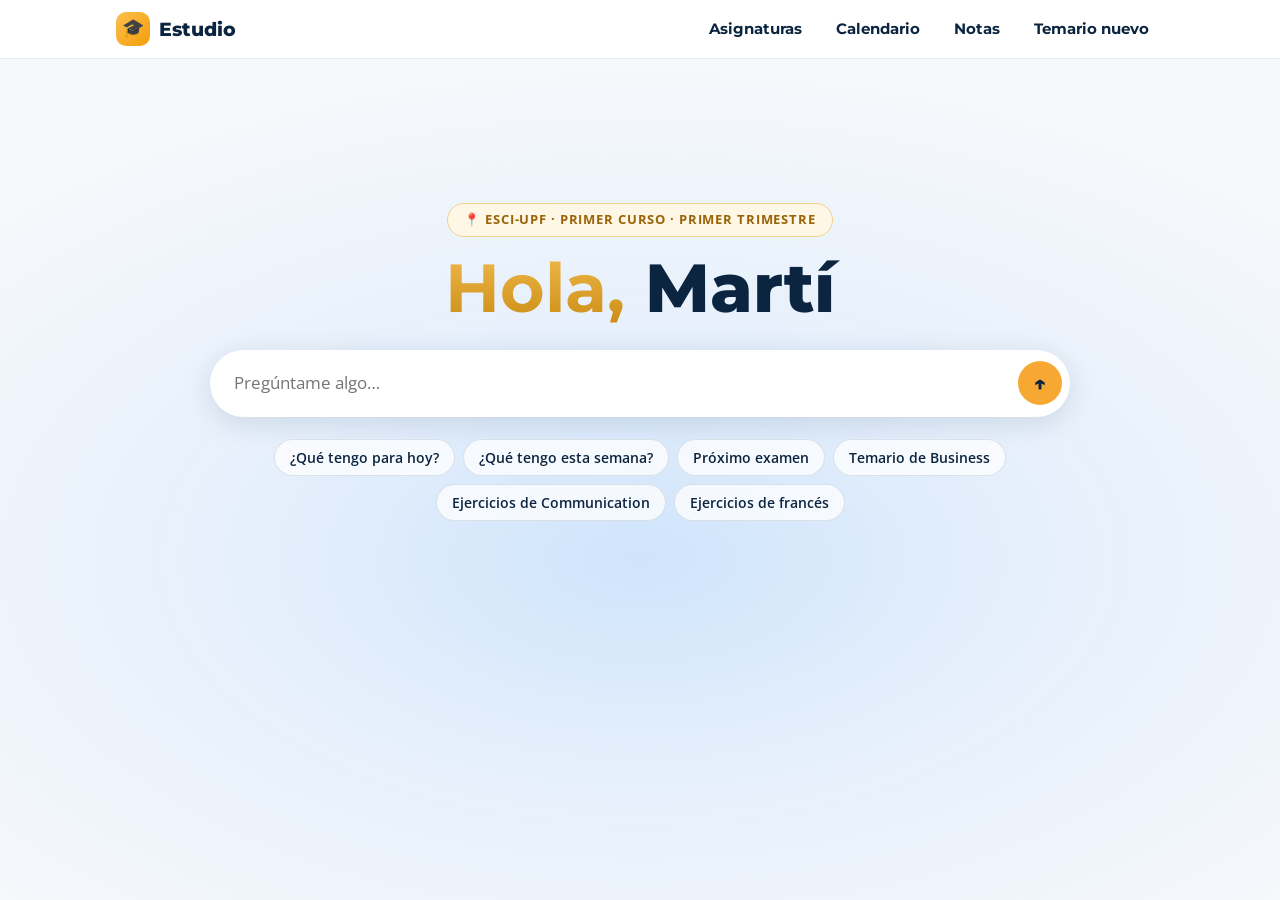
==== commit 1140c7f3: "Portada tipo buscador: al preguntar desaparece el saludo y la respuesta sale desde arriba" ====
--- a/index.html
+++ b/index.html
@@ -5,7 +5,7 @@
 <link rel="preconnect" href="https://fonts.googleapis.com"><link rel="preconnect" href="https://fonts.gstatic.com" crossorigin>
 <link href="https://fonts.googleapis.com/css2?family=Montserrat:wght@700;800&family=Open+Sans:wght@400;600;700&display=swap" rel="stylesheet">
 <link rel="stylesheet" href="campus.css">
-</head><body>
+</head><body class="portada">
 <header class="top"><div class="in">
   <a class="brand" href="index.html"><i>🎓</i><span>Estudio</span></a>
   <nav class="nav">
@@ -22,9 +22,17 @@
   <h1><b>Hola,</b> Martí</h1>
 </section>
 <section class="chat" id="chat" aria-label="Chat de estudio">
-  <div class="chd"><b>💬 Pregúntame</b><span class="mut">tareas · temario · ejercicios</span><button class="clr" type="button" title="Borrar la conversación">Borrar</button></div>
+  <div class="chd"><button class="clr" type="button" title="Borrar la conversación y volver al inicio">✕ Nueva conversación</button></div>
   <div class="log" aria-live="polite"></div>
-  <form autocomplete="off"><input type="text" placeholder="Pregúntame algo…" aria-label="Tu mensaje" enterkeyhint="send"><button class="btn pri" type="submit">Enviar</button></form>
+  <form autocomplete="off"><input type="text" placeholder="Pregúntame algo…" aria-label="Tu mensaje" enterkeyhint="send"><button class="send" type="submit" aria-label="Enviar">↑</button></form>
+  <div class="sugg">
+    <button data-say="¿Qué tengo para hoy?">¿Qué tengo para hoy?</button>
+    <button data-say="¿Qué tengo esta semana?">¿Qué tengo esta semana?</button>
+    <button data-say="¿Cuándo es el próximo examen?">Próximo examen</button>
+    <button data-say="Temario de Business">Temario de Business</button>
+    <button data-say="Ejercicios tipo test de Communication">Ejercicios de Communication</button>
+    <button data-say="Ejercicios de francés: posesivos">Ejercicios de francés</button>
+  </div>
 </section>
 </main>
 <script src="datos.js"></script>
--- a/campus.css
+++ b/campus.css
@@ -187,4 +187,33 @@
 @media (max-width:560px){.chat{border-radius:16px}.chat .log{height:62vh;padding:10px 10px 4px}.msg{max-width:97%}.chat form .btn{padding:10px 14px}}
 .chat .log{overflow-x:hidden}.msg{min-width:0}.msg .col{grid-template-columns:minmax(0,1fr)}.msg .chip{white-space:normal;overflow-wrap:anywhere}
 .chd b{white-space:nowrap}
-@media (max-width:560px){.chd .mut{display:none}}+@media (max-width:560px){.chd .mut{display:none}}
+.msg .tema{font-size:13.5px;color:var(--ink);background:#fff7e6;border:1px solid #f3d08a;border-radius:99px;padding:3px 12px;display:inline-block}
+
+/* ===== portada tipo buscador (v2) ===== */
+body.portada{background:radial-gradient(ellipse 70% 55% at 50% 62%,#cfe4fb 0%,#e6f0fc 45%,#f6f8fb 100%) fixed;min-height:100vh}
+body.portada main{max-width:none;padding:0 16px}
+body.portada .cover.conchat{padding:clamp(40px,16vh,150px) 0 26px}
+.chat{max-width:860px;background:none;border:0;box-shadow:none;border-radius:0;overflow:visible}
+.chat .chd{display:none;border:0;padding:8px 4px 0;justify-content:flex-end}
+.chat .chd .clr{margin-left:auto;font-size:13.5px;background:rgba(255,255,255,.7);border:1px solid var(--bd);border-radius:99px;padding:6px 14px}
+.chat .log{display:none;height:auto;min-height:0;padding:10px 4px 16px;gap:14px}
+.chat form{background:#fff;border:0;border-radius:99px;padding:8px 8px 8px 12px;box-shadow:0 6px 28px rgba(11,37,64,.12);align-items:center}
+.chat form input{border:0;background:none;font-size:17px;padding:12px 12px}
+.chat form input:focus{outline:none}
+.chat form:focus-within{box-shadow:0 6px 28px rgba(11,37,64,.12),0 0 0 2px var(--gold)}
+.chat .send{flex:none;width:44px;height:44px;border-radius:50%;border:0;background:var(--gold);color:var(--navy);font:800 20px Montserrat,sans-serif;cursor:pointer}
+.chat .send:hover{filter:brightness(1.05)}
+.sugg{display:flex;flex-wrap:wrap;gap:8px;justify-content:center;margin:22px 0 40px}
+.sugg button{font:600 14px "Open Sans",sans-serif;padding:8px 15px;border-radius:99px;border:1px solid rgba(11,37,64,.12);background:rgba(255,255,255,.75);color:var(--ink);cursor:pointer}
+.sugg button:hover{background:#fff;border-color:var(--gold)}
+/* con conversación: desaparece el saludo y los mensajes salen desde arriba */
+body.chatting .cover,body.chatting .sugg{display:none}
+body.chatting .chat{height:calc(100dvh - 58px - env(safe-area-inset-top,0px));padding-bottom:14px}
+body.chatting .chat .chd{display:flex}
+body.chatting .chat .log{display:flex;flex:1}
+.msg.bot{background:#fff;box-shadow:0 1px 3px rgba(11,37,64,.05)}
+.msg .sec,.msg .fra section{background:#f8fafc}
+@media (max-width:560px){.chat .log{height:auto;padding:8px 0 12px}.chat form input{font-size:16px}}
+body.chatting .chat .log::after{content:'';flex:none;height:calc(100% - 90px)}
+.chat .log{scroll-behavior:auto}body.chatting .chat .log::after{height:100%}
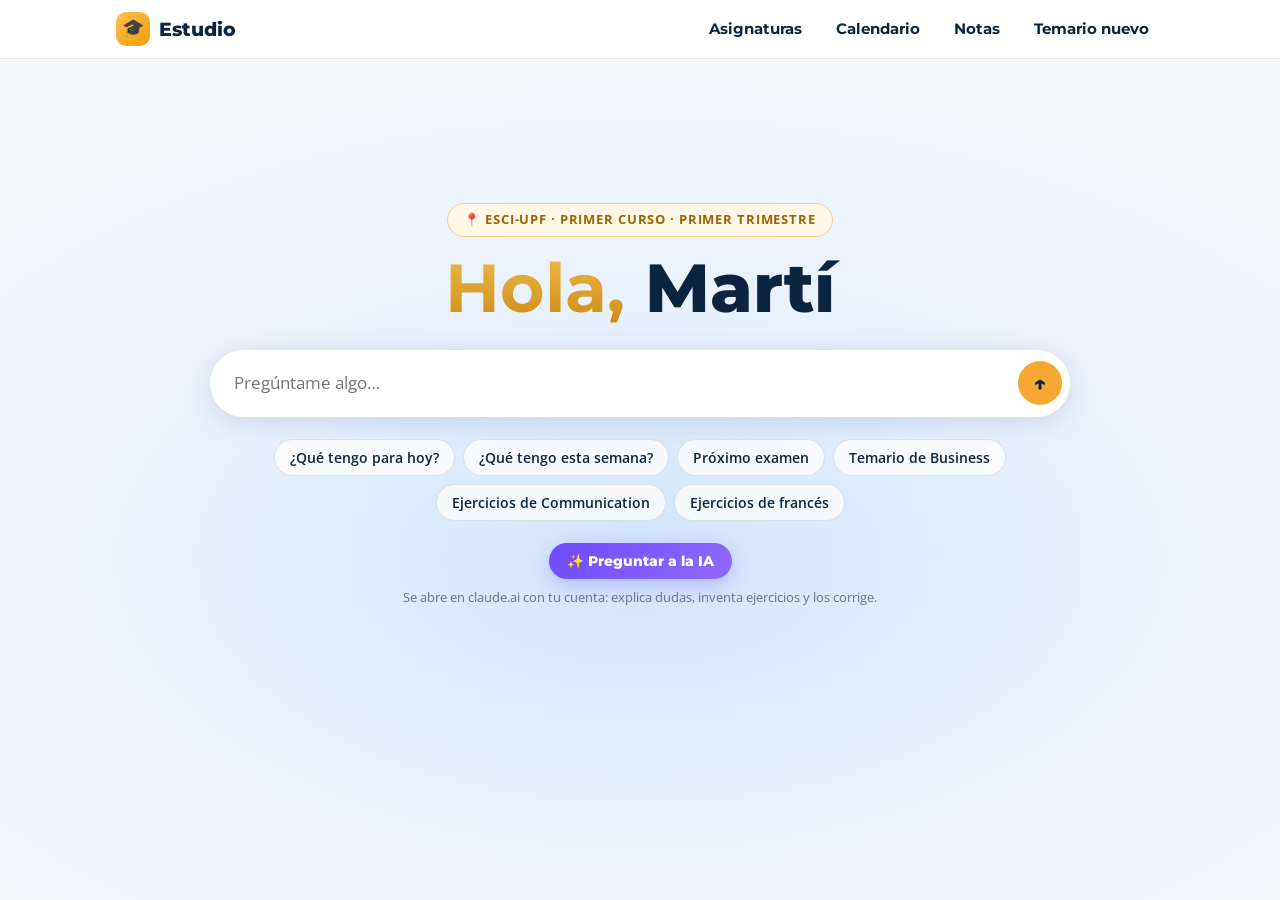
==== commit 9f068a97: "Chat con IA como artefacto de claude.ai y botón en la portada Co-Authored-By: Claude Fable 5.2 <nore" ====
--- a/index.html
+++ b/index.html
@@ -22,7 +22,7 @@
   <h1><b>Hola,</b> Martí</h1>
 </section>
 <section class="chat" id="chat" aria-label="Chat de estudio">
-  <div class="chd"><button class="clr" type="button" title="Borrar la conversación y volver al inicio">✕ Nueva conversación</button></div>
+  <div class="chd"><a class="ialink" href="https://claude.ai/artifact/FPyv4tZUSkT1Y6KoZJRLXp" target="_blank" rel="noopener">✨ Preguntar a la IA</a><button class="clr" type="button" title="Borrar la conversación y volver al inicio">✕ Nueva conversación</button></div>
   <div class="log" aria-live="polite"></div>
   <form autocomplete="off"><input type="text" placeholder="Pregúntame algo…" aria-label="Tu mensaje" enterkeyhint="send"><button class="send" type="submit" aria-label="Enviar">↑</button></form>
   <div class="sugg">
@@ -33,6 +33,7 @@
     <button data-say="Ejercicios tipo test de Communication">Ejercicios de Communication</button>
     <button data-say="Ejercicios de francés: posesivos">Ejercicios de francés</button>
   </div>
+  <p class="iacta"><a class="ialink" href="https://claude.ai/artifact/FPyv4tZUSkT1Y6KoZJRLXp" target="_blank" rel="noopener">✨ Preguntar a la IA</a><span class="mut">Se abre en claude.ai con tu cuenta: explica dudas, inventa ejercicios y los corrige.</span></p>
 </section>
 </main>
 <script src="datos.js"></script>
--- a/campus.css
+++ b/campus.css
@@ -217,3 +217,11 @@
 @media (max-width:560px){.chat .log{height:auto;padding:8px 0 12px}.chat form input{font-size:16px}}
 body.chatting .chat .log::after{content:'';flex:none;height:calc(100% - 90px)}
 .chat .log{scroll-behavior:auto}body.chatting .chat .log::after{height:100%}
+/* enlace al chat con IA (artefacto de claude.ai) */
+.ialink{display:inline-flex;align-items:center;gap:6px;font:800 14px Montserrat,system-ui,sans-serif;color:#fff;background:linear-gradient(135deg,#6d4aff,#8f6bff);border-radius:99px;padding:9px 18px;text-decoration:none;box-shadow:0 6px 18px rgba(109,74,255,.28)}
+.ialink:hover{filter:brightness(1.07)}
+.iacta{display:flex;flex-direction:column;align-items:center;gap:8px;margin:0 0 40px;text-align:center}
+.iacta .mut{font-size:13px}
+.sugg{margin-bottom:22px}
+body.chatting .iacta{display:none}
+.chat .chd .ialink{padding:6px 14px;font-size:13px;box-shadow:none}
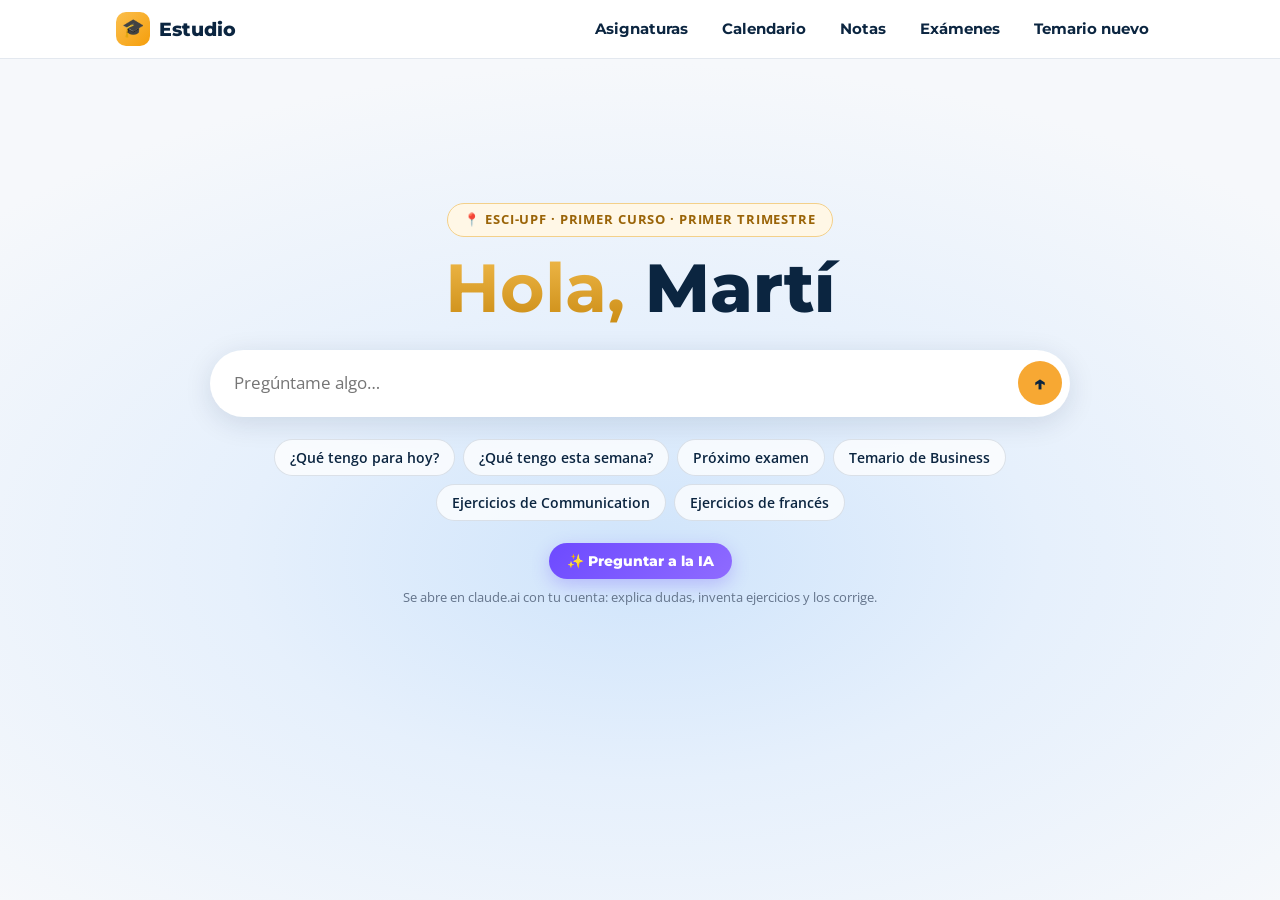
==== commit a573e52d: "Pestaña Exámenes: 20 modelos de examen (Business, Communication, Français y Maths) con vista tipo PD" ====
--- a/index.html
+++ b/index.html
@@ -12,6 +12,7 @@
     <a href="asignaturas.html">Asignaturas</a>
     <a href="agenda.html">Calendario</a>
     <a href="notas.html">Notas</a>
+    <a href="modelos.html">Exámenes</a>
     <a href="actualizar.html">Temario nuevo</a>
   </nav>
 </div></header>
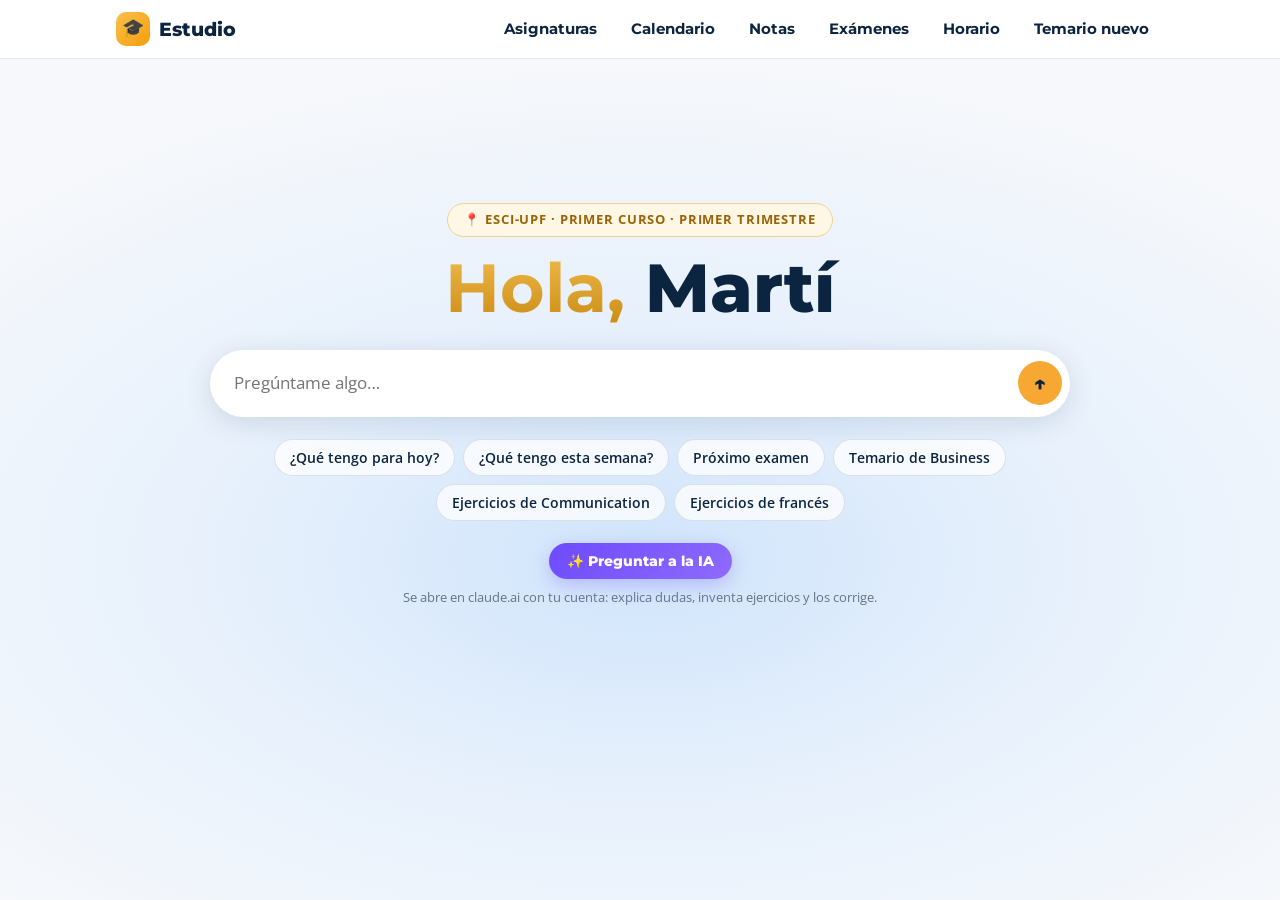
==== commit 46af7f58: "Pestaña Horario: tabla semanal donde añadir actividades propias, con las clases y exámenes ya puesto" ====
--- a/index.html
+++ b/index.html
@@ -12,7 +12,7 @@
     <a href="asignaturas.html">Asignaturas</a>
     <a href="agenda.html">Calendario</a>
     <a href="notas.html">Notas</a>
-    <a href="modelos.html">Exámenes</a>
+    <a href="modelos.html">Exámenes</a><a href="horario.html">Horario</a>
     <a href="actualizar.html">Temario nuevo</a>
   </nav>
 </div></header>
